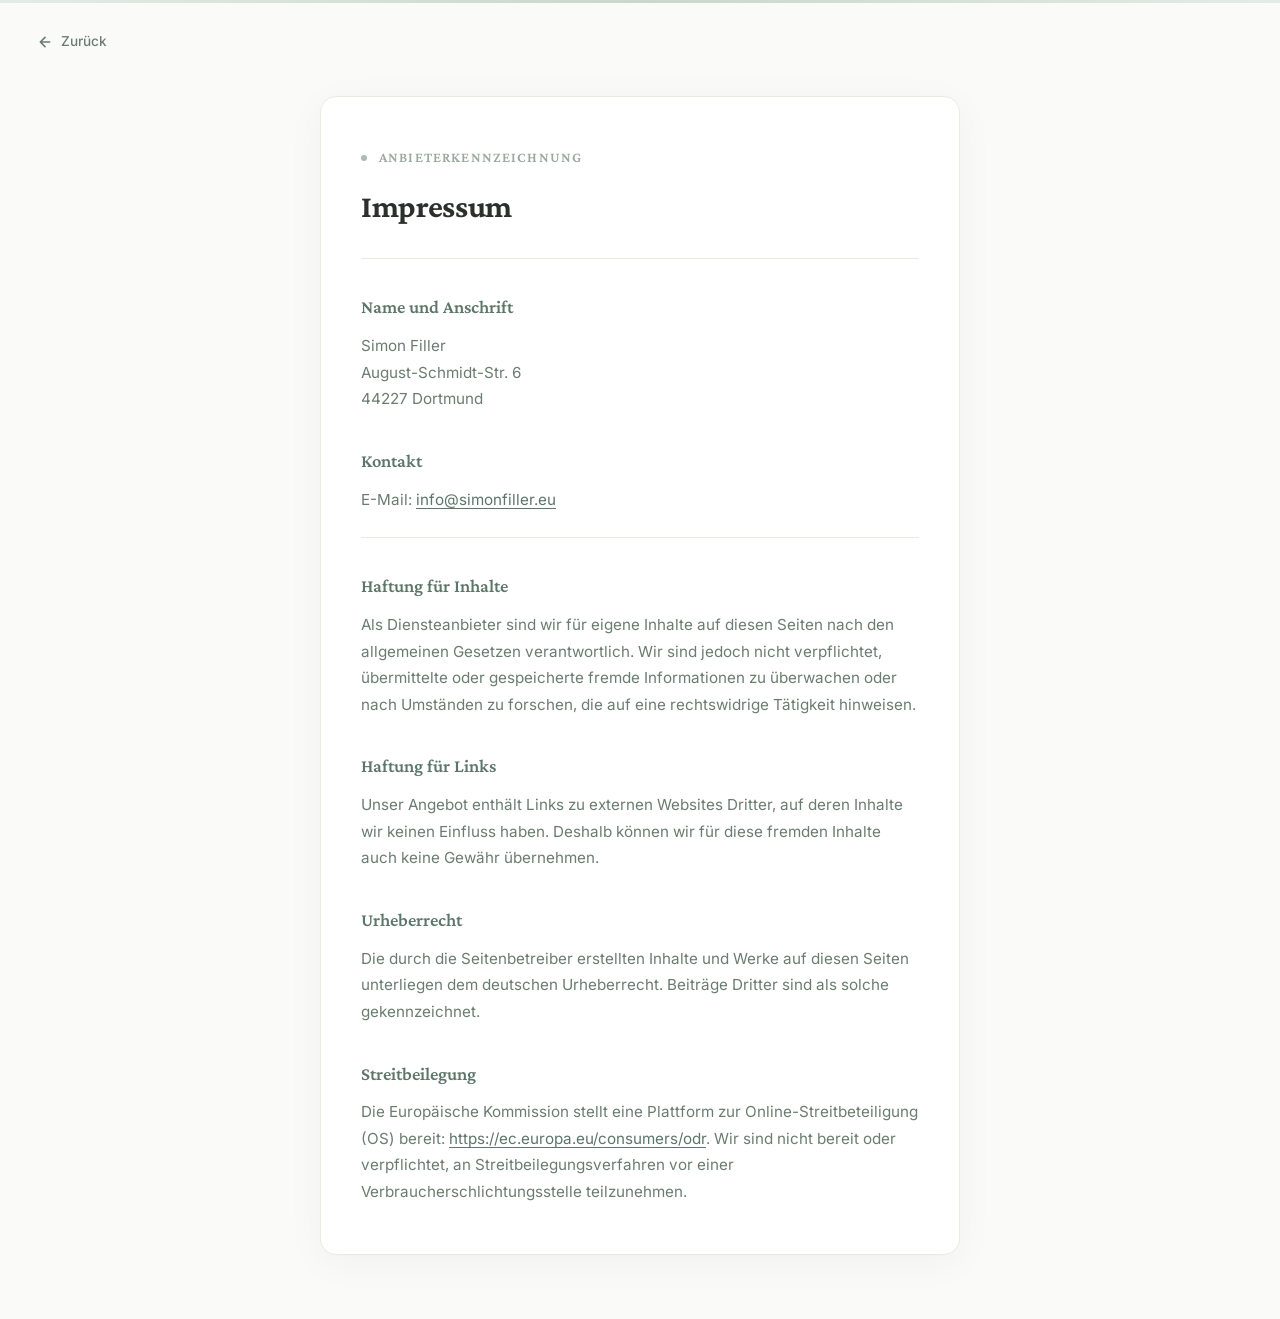
==== impress.html @ 8222048a "Fonts lokal, Scroll-Reveal, aktiver Nav-Link, Social-Icons, SEO - Google Fonts durch lokal gehostete" ====
<!DOCTYPE html>
<html lang="de">
<head>
<meta charset="UTF-8">
<meta name="viewport" content="width=device-width, initial-scale=1.0">
<title>Impressum – Simon Filler</title>
<meta name="description" content="Impressum und Anbieterkennzeichnung der Website von Simon Filler.">
<meta name="robots" content="noindex">
<link rel="icon" type="image/png" href="favicon.png">
<link rel="stylesheet" href="fonts/fonts.css">
<style>
:root {
    --bg: #FAFBF9;
    --surface: #FFFFFF;
    --surface-border: #E8EAE3;
    --text: #2C302D;
    --text-secondary: #6B7C71;
    --text-muted: #9AA99E;
    --accent: #5D756A;
    --accent-hover: #3D554A;
    --accent-pastel: rgba(93,117,106,0.08);
    font-size: 16px;
}
*, *::before, *::after { margin:0; padding:0; box-sizing:border-box; }
html, body { min-height:100vh; background:var(--bg); color:var(--text); font-family:'Inter', sans-serif; line-height:1.75; -webkit-font-smoothing:antialiased; }

.back-link {
    position:fixed; top:1.5rem; left:1.5rem; z-index:100;
    display:flex; align-items:center; gap:.5rem;
    font-size:.85rem; font-weight:500;
    color:var(--text-secondary); text-decoration:none; transition:color .3s;
    padding:.4rem .8rem; border-radius:.4rem;
}
.back-link:hover { color:var(--accent-hover); }
.back-link svg { width:16px; height:16px; }

.decor-line {
    position:fixed; top:0; left:0; right:0; height:3px;
    background: linear-gradient(90deg, #D4E2D8, #A8BFAD, #D4E2D8);
    opacity:.6;
}

main {
    position:relative; z-index:10; width:100%;
    min-height:100vh; display:flex; align-items:center; justify-content:center;
    padding:6rem 1.5rem 4rem;
}
.card { width:min(640px,92vw); }
.card-inner {
    background:var(--surface);
    border:1px solid var(--surface-border);
    border-radius:1rem;
    padding:3rem 2.5rem;
    box-shadow: 0 8px 40px rgba(0,0,0,0.04), 0 1px 3px rgba(0,0,0,0.02);
}

.top-meta {
    display:flex; align-items:center; gap:.75rem;
    margin-bottom:.5rem;
}
.top-meta .dot {
    width:6px; height:6px; border-radius:50%; background:var(--accent);
    opacity:.5;
}
.top-meta span {
    font-family:'Crimson Pro', serif; font-size:.9rem; font-weight:600;
    letter-spacing:.08em; text-transform:uppercase;
    color:var(--text-muted);
}

h1 {
    font-family:'Crimson Pro', serif;
    font-size:2rem; font-weight:700; letter-spacing:-.01em;
    color:var(--text); margin-bottom:.2rem;
}

h2 {
    font-family:'Crimson Pro', serif;
    font-size:1.15rem; font-weight:600; color:var(--accent);
    margin-top:2rem; margin-bottom:.6rem;
}

p {
    font-size:.95rem; color:var(--text-secondary); margin-bottom:1rem;
}
p:last-child { margin-bottom:0; }

a {
    color:var(--accent); text-decoration:underline;
    text-underline-offset:.2em; text-decoration-thickness:1px;
    transition:color .2s;
}
a:hover { color:var(--accent-hover); }

.sep {
    height:1px; background:var(--surface-border);
    margin:1.5rem 0;
}

.placeholder {
    color:var(--text-muted); font-style:italic;
    background:var(--accent-pastel); padding:.1rem .4rem; border-radius:.25rem;
}

@media(max-width:560px) {
    main { padding:5rem 1rem 3rem; }
    .card-inner { padding:2rem 1.5rem; }
    h1 { font-size:1.6rem; }
}
</style>
</head>
<body>

<div class="decor-line"></div>

<a href="index.html" class="back-link">
    <svg width="16" height="16" viewBox="0 0 24 24" fill="none" stroke="currentColor" stroke-width="2.5" stroke-linecap="round" stroke-linejoin="round"><path d="M19 12H5M12 19l-7-7 7-7"/></svg>
    <span>Zurück</span>
</a>

<main>
  <div class="card">
    <div class="card-inner">
      <div class="top-meta"><div class="dot"></div><span>Anbieterkennzeichnung</span></div>
      <h1>Impressum</h1>
      <div class="sep"></div>

      <h2>Name und Anschrift</h2>
      <p>
        Simon Filler<br>
        August-Schmidt-Str. 6<br>
        44227 Dortmund
      </p>

      <h2>Kontakt</h2>
      <p>
        E-Mail: <a href="mailto:info@simonfiller.eu">info@simonfiller.eu</a>
      </p>

      <div class="sep"></div>

      <h2>Haftung für Inhalte</h2>
      <p>Als Diensteanbieter sind wir für eigene Inhalte auf diesen Seiten nach den allgemeinen Gesetzen verantwortlich. Wir sind jedoch nicht verpflichtet, übermittelte oder gespeicherte fremde Informationen zu überwachen oder nach Umständen zu forschen, die auf eine rechtswidrige Tätigkeit hinweisen.</p>

      <h2>Haftung für Links</h2>
      <p>Unser Angebot enthält Links zu externen Websites Dritter, auf deren Inhalte wir keinen Einfluss haben. Deshalb können wir für diese fremden Inhalte auch keine Gewähr übernehmen.</p>

      <h2>Urheberrecht</h2>
      <p>Die durch die Seitenbetreiber erstellten Inhalte und Werke auf diesen Seiten unterliegen dem deutschen Urheberrecht. Beiträge Dritter sind als solche gekennzeichnet.</p>

      <h2>Streitbeilegung</h2>
      <p>Die Europäische Kommission stellt eine Plattform zur Online-Streitbeteiligung (OS) bereit: <a href="https://ec.europa.eu/consumers/odr" target="_blank" rel="noopener">https://ec.europa.eu/consumers/odr</a>. Wir sind nicht bereit oder verpflichtet, an Streitbeilegungsverfahren vor einer Verbraucherschlichtungsstelle teilzunehmen.</p>
    </div>
  </div>
</main>

</body>
</html>
---- fonts/fonts.css ----
/* Lokal gehostete Fonts (latin-Subset via Fontsource), SIL Open Font License 1.1 */
@font-face { font-family:'Inter'; font-style:normal; font-weight:100 900; font-display:swap; src:url(inter.woff2) format('woff2'); }
@font-face { font-family:'Crimson Pro'; font-style:normal; font-weight:200 900; font-display:swap; src:url(crimson-pro.woff2) format('woff2'); }
@font-face { font-family:'Space Mono'; font-style:normal; font-weight:400; font-display:swap; src:url(space-mono-400.woff2) format('woff2'); }
@font-face { font-family:'Space Mono'; font-style:normal; font-weight:700; font-display:swap; src:url(space-mono-700.woff2) format('woff2'); }
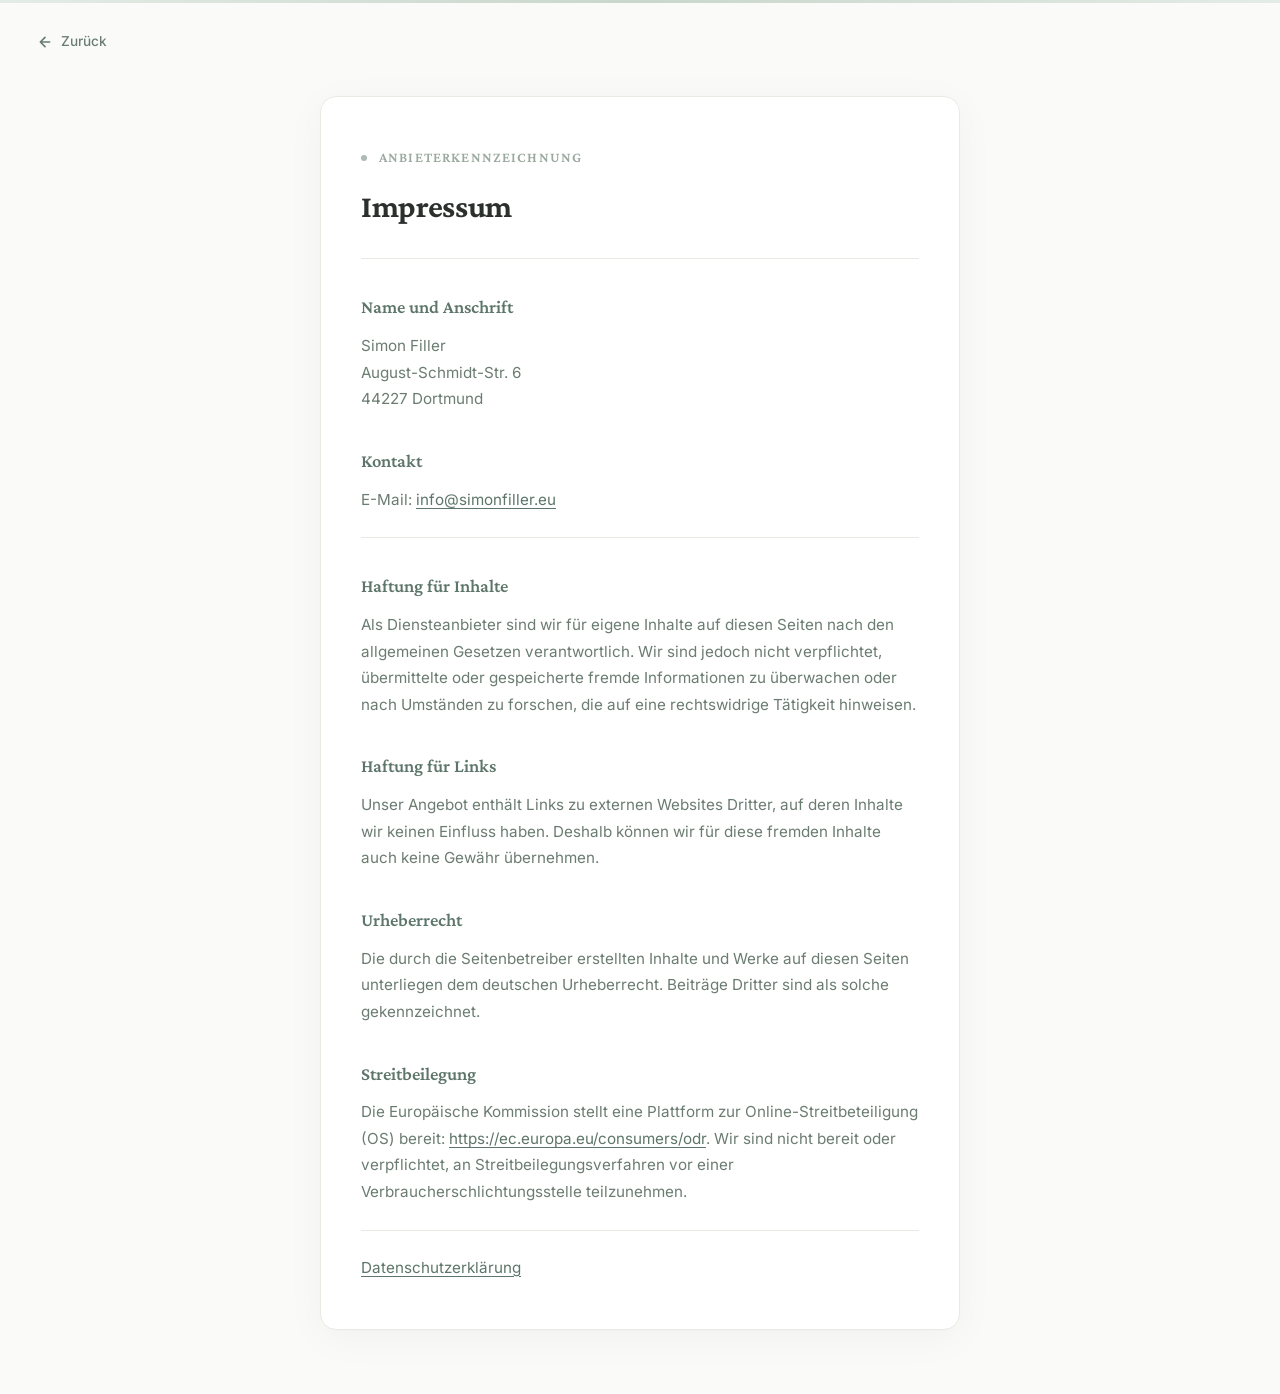
==== commit 0a635d8d: "Datenschutzerklaerung ergaenzt und verlinkt - datenschutz.html im Stil des Impressums (Hosting GitHu" ====
--- a/impress.html
+++ b/impress.html
@@ -150,6 +150,9 @@
 
       <h2>Streitbeilegung</h2>
       <p>Die Europäische Kommission stellt eine Plattform zur Online-Streitbeteiligung (OS) bereit: <a href="https://ec.europa.eu/consumers/odr" target="_blank" rel="noopener">https://ec.europa.eu/consumers/odr</a>. Wir sind nicht bereit oder verpflichtet, an Streitbeilegungsverfahren vor einer Verbraucherschlichtungsstelle teilzunehmen.</p>
+
+      <div class="sep"></div>
+      <p><a href="datenschutz.html">Datenschutzerklärung</a></p>
     </div>
   </div>
 </main>
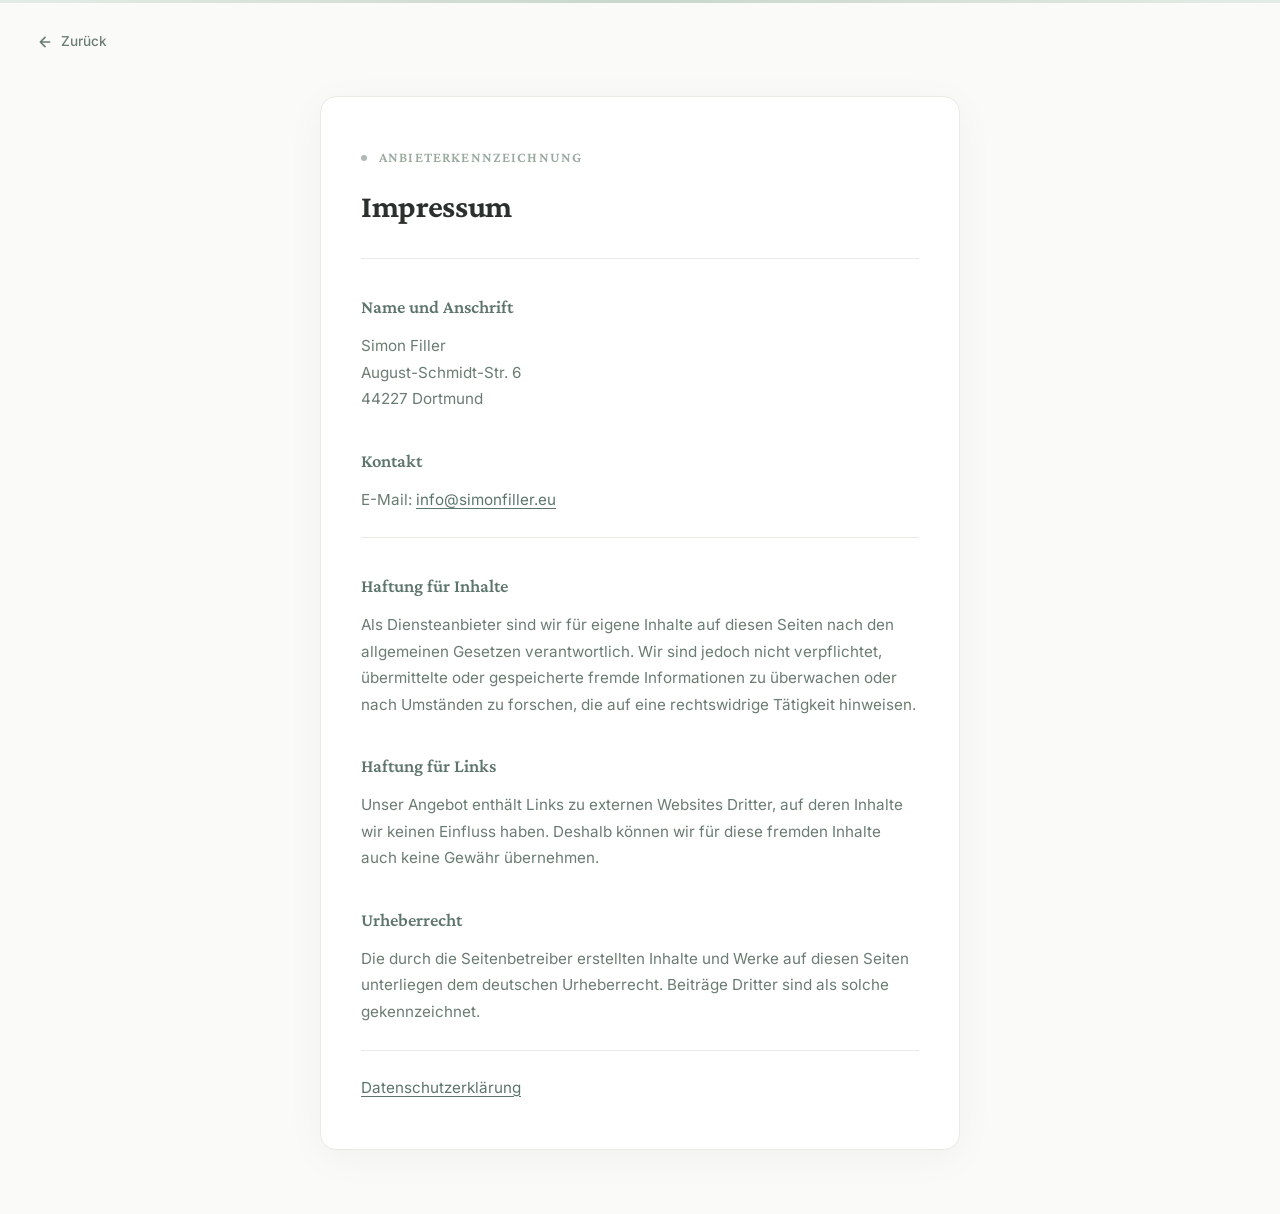
==== commit 944dd717: "Impressum: OS-Plattform-Absatz entfernt; Rabbit Hole: Rechtslinks ergaenzt Co-Authored-By: Claude Op" ====
--- a/impress.html
+++ b/impress.html
@@ -148,9 +148,6 @@
       <h2>Urheberrecht</h2>
       <p>Die durch die Seitenbetreiber erstellten Inhalte und Werke auf diesen Seiten unterliegen dem deutschen Urheberrecht. Beiträge Dritter sind als solche gekennzeichnet.</p>
 
-      <h2>Streitbeilegung</h2>
-      <p>Die Europäische Kommission stellt eine Plattform zur Online-Streitbeteiligung (OS) bereit: <a href="https://ec.europa.eu/consumers/odr" target="_blank" rel="noopener">https://ec.europa.eu/consumers/odr</a>. Wir sind nicht bereit oder verpflichtet, an Streitbeilegungsverfahren vor einer Verbraucherschlichtungsstelle teilzunehmen.</p>
-
       <div class="sep"></div>
       <p><a href="datenschutz.html">Datenschutzerklärung</a></p>
     </div>
